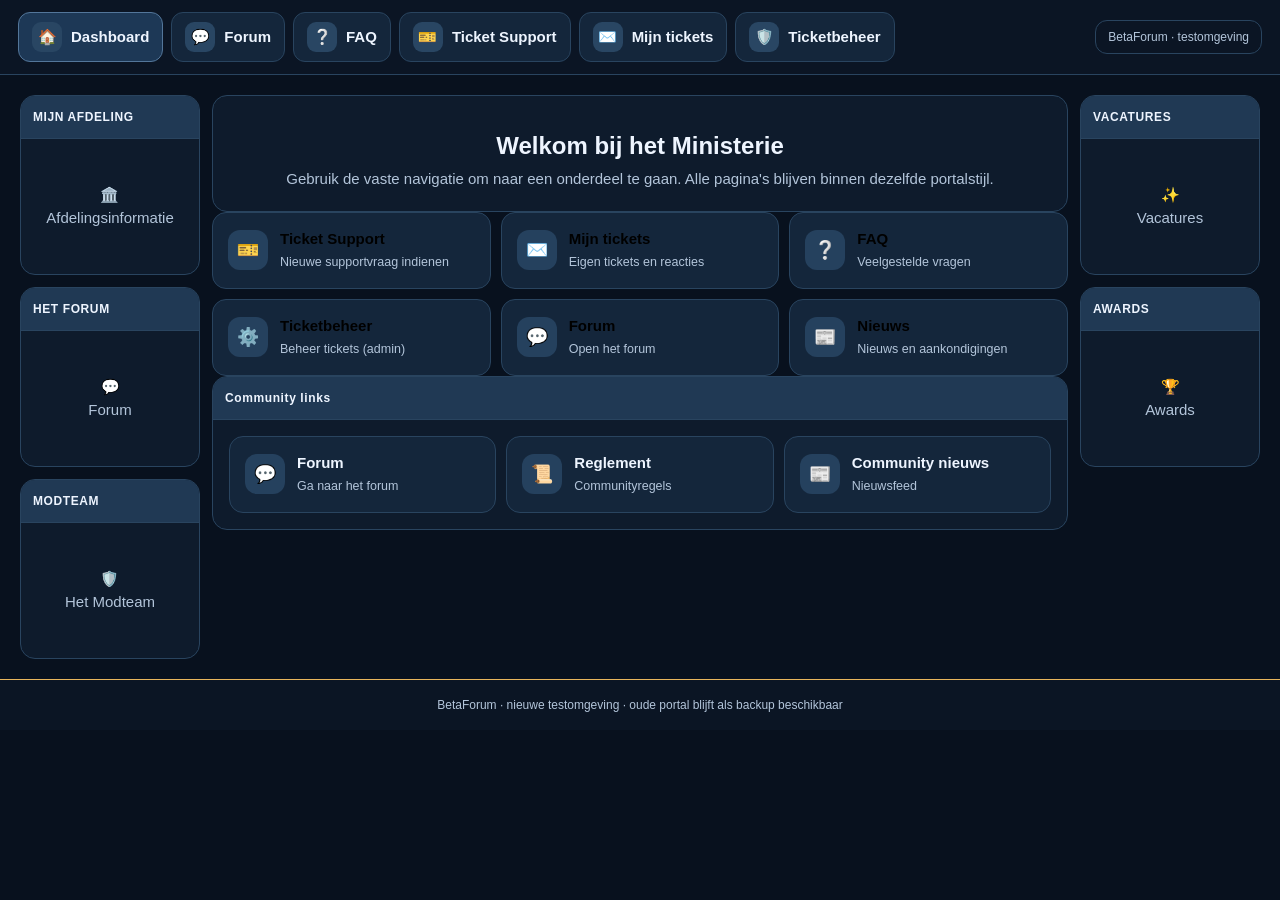
==== betaforum/index.html @ c66166c5 "Create clean BetaForum portal rebuild" ====
<!doctype html>
<html lang="nl">
<head>
<meta charset="utf-8"><meta name="viewport" content="width=device-width,initial-scale=1">
<title>BetaForum · Muggle Ministry</title>
<style>
:root{--bg:#08111e;--panel:#0e1b2c;--card:#14263b;--head:#203954;--line:#29445f;--text:#eef5ff;--muted:#b3c5da;--accent:#e8b65c}
*{box-sizing:border-box}html,body{margin:0;min-height:100%;background:var(--bg);color:var(--text);font:15px/1.5 Inter,"Segoe UI",Arial,sans-serif}button,a{font:inherit}a{color:inherit;text-decoration:none}
.topbar{position:sticky;top:0;z-index:20;display:flex;align-items:center;gap:8px;flex-wrap:wrap;padding:12px 18px;background:#0b1524;border-bottom:1px solid var(--line)}
.navbtn{display:inline-flex;align-items:center;gap:9px;padding:9px 13px;border:1px solid var(--line);border-radius:12px;background:var(--card);color:var(--text);font-weight:700;cursor:pointer}.navbtn:hover,.navbtn.active{background:#1d3856;border-color:#53769a}.navbtn .ico{display:grid;place-items:center;width:30px;height:30px;border-radius:9px;background:#294663}
.account{margin-left:auto;color:var(--muted);font-size:12px;padding:7px 12px;border:1px solid var(--line);border-radius:12px}
.layout{display:grid;grid-template-columns:180px minmax(0,1fr) 180px;gap:12px;max-width:1600px;margin:auto;padding:20px}
.side{display:flex;flex-direction:column;gap:12px}.sidecard,.panel{border:1px solid var(--line);border-radius:15px;background:var(--panel);overflow:hidden}.sidecard h3,.panelhead{margin:0;padding:12px;background:var(--head);border-bottom:1px solid var(--line);font-size:12px;font-weight:900;letter-spacing:.05em}.sidecontent{padding:12px;text-align:center;min-height:135px;display:grid;place-items:center;color:var(--muted)}
.sidecontent img{max-width:100%;max-height:160px;object-fit:contain}.center{min-width:0;display:flex;flex-direction:column;gap:12px}.hero{padding:20px;text-align:center}.hero img{width:min(100%,760px);height:auto;max-height:260px;object-fit:contain}.hero h1{font-size:24px;margin:12px 0 4px}.hero p{margin:0;color:var(--muted)}
.cards{display:grid;grid-template-columns:repeat(3,minmax(0,1fr));gap:10px}.action{display:flex;align-items:center;gap:12px;padding:15px;background:var(--card);border:1px solid var(--line);border-radius:14px;cursor:pointer;text-align:left}.action:hover{border-color:#6088b0;background:#1a314b}.action .ico{flex:0 0 40px;height:40px;display:grid;place-items:center;border-radius:12px;background:#25415e;font-size:18px}.action strong{display:block}.action small{color:var(--muted)}
.panelbody{padding:16px}.content-grid{display:grid;grid-template-columns:repeat(2,minmax(0,1fr));gap:10px}.page-title{margin:0 0 8px;font-size:22px}.muted{color:var(--muted)}.field{display:flex;flex-direction:column;gap:5px;margin:10px 0}.field input,.field textarea,.field select{width:100%;padding:10px;border-radius:9px;border:1px solid var(--line);background:#091522;color:var(--text)}.field textarea{min-height:130px;resize:vertical}.primary{padding:10px 15px;border:1px solid #53769a;border-radius:10px;background:#1d3856;color:white;font-weight:700;cursor:pointer}.footer{padding:16px;text-align:center;border-top:1px solid var(--accent);background:#0b1524;color:var(--muted);font-size:12px}
[hidden]{display:none!important}
@media(max-width:1050px){.layout{grid-template-columns:1fr}.side{display:grid;grid-template-columns:repeat(3,minmax(0,1fr));order:2}.center{order:1}.right{order:3}}
@media(max-width:680px){.topbar{padding:8px;gap:5px}.navbtn{padding:6px 8px;font-size:12px}.navbtn .ico{width:25px;height:25px}.account{margin-left:0}.layout{padding:8px}.cards,.content-grid{grid-template-columns:1fr}.side{grid-template-columns:repeat(2,minmax(0,1fr))}.hero{padding:12px}.hero h1{font-size:20px}}
</style></head>
<body>
<nav class="topbar" aria-label="Hoofdnavigatie">
<button class="navbtn active" data-page="home"><span class="ico">🏠</span>Dashboard</button>
<button class="navbtn" data-page="forum"><span class="ico">💬</span>Forum</button>
<button class="navbtn" data-page="faq"><span class="ico">❔</span>FAQ</button>
<button class="navbtn" data-page="support"><span class="ico">🎫</span>Ticket Support</button>
<button class="navbtn" data-page="tickets"><span class="ico">✉️</span>Mijn tickets</button>
<button class="navbtn" data-page="admin"><span class="ico">🛡️</span>Ticketbeheer</button>
<div class="account" id="account">BetaForum · testomgeving</div>
</nav>
<div class="layout">
<aside class="side left">
<div class="sidecard"><h3>MIJN AFDELING</h3><div class="sidecontent">🏛️<br>Afdelingsinformatie</div></div>
<div class="sidecard"><h3>HET FORUM</h3><div class="sidecontent">💬<br>Forum</div></div>
<div class="sidecard"><h3>MODTEAM</h3><div class="sidecontent">🛡️<br>Het Modteam</div></div>
</aside>
<main class="center">
<section id="page-home" class="page">
<div class="panel hero"><img src="" alt="Muggle Ministry banner" id="banner" hidden><h1>Welkom bij het Ministerie</h1><p>Gebruik de vaste navigatie om naar een onderdeel te gaan. Alle pagina's blijven binnen dezelfde portalstijl.</p></div>
<div class="cards">
<button class="action" data-go="support"><span class="ico">🎫</span><span><strong>Ticket Support</strong><small>Nieuwe supportvraag indienen</small></span></button>
<button class="action" data-go="tickets"><span class="ico">✉️</span><span><strong>Mijn tickets</strong><small>Eigen tickets en reacties</small></span></button>
<button class="action" data-go="faq"><span class="ico">❔</span><span><strong>FAQ</strong><small>Veelgestelde vragen</small></span></button>
<button class="action" data-go="admin"><span class="ico">⚙️</span><span><strong>Ticketbeheer</strong><small>Beheer tickets (admin)</small></span></button>
<button class="action" data-go="forum"><span class="ico">💬</span><span><strong>Forum</strong><small>Open het forum</small></span></button>
<button class="action" data-go="news"><span class="ico">📰</span><span><strong>Nieuws</strong><small>Nieuws en aankondigingen</small></span></button>
</div>
<div class="panel"><div class="panelhead">Community links</div><div class="panelbody cards"><a class="action" href="#" data-external="forum"><span class="ico">💬</span><span><strong>Forum</strong><small>Ga naar het forum</small></span></a><a class="action" href="#"><span class="ico">📜</span><span><strong>Reglement</strong><small>Communityregels</small></span></a><a class="action" data-go="news"><span class="ico">📰</span><span><strong>Community nieuws</strong><small>Nieuwsfeed</small></span></a></div></div>
</section>
<section id="page-forum" class="page" hidden><div class="panel"><div class="panelbody"><h2 class="page-title">Forum</h2><p class="muted">Forumlink wordt gekoppeld in de configuratie.</p><a class="primary" id="forum-link" href="#" target="_blank" rel="noopener">Forum openen</a></div></div></section>
<section id="page-faq" class="page" hidden><div class="panel"><div class="panelbody"><h2 class="page-title">Veelgestelde vragen</h2><div id="faq-list"><p class="muted">FAQ-items worden geladen zodra de nieuwe backend is gekoppeld.</p></div></div></div></section>
<section id="page-support" class="page" hidden><div class="panel"><div class="panelbody"><h2 class="page-title">Ticket Support</h2><p class="muted">Kies een afdeling en beschrijf je vraag. Backendkoppeling volgt in de aparte BetaForum database.</p><form id="ticket-form"><div class="field"><label>Afdeling</label><select name="category" required><option value="">Kies afdeling…</option><option>Forumfouten & Bugs</option><option>Account</option><option>Autorisaties</option><option>Leerlingenkamer</option><option>Forumwinkel & Galjoenen</option><option>Donatiesysteem</option><option>Klachten</option><option>Roep een modje</option><option>Overige Support</option><option>Sorteerhoed</option></select></div><div class="field"><label>Onderwerp</label><input name="subject" maxlength="120" required></div><div class="field"><label>Bericht</label><textarea name="body" maxlength="8000" required></textarea></div><button class="primary" type="submit">Ticket indienen</button></form><p id="support-status" class="muted" aria-live="polite"></p></div></div></section>
<section id="page-tickets" class="page" hidden><div class="panel"><div class="panelbody"><h2 class="page-title">Mijn tickets</h2><p class="muted">Je tickets verschijnen hier na het koppelen van de veilige backend.</p><div id="ticket-list"></div></div></div></section>
<section id="page-admin" class="page" hidden><div class="panel"><div class="panelbody"><h2 class="page-title">Ticketbeheer</h2><p class="muted">Administratieve toegang wordt server-side gecontroleerd. Deze pagina is nog niet verbonden met een database.</p><div id="admin-ticket-list"></div></div></div></section>
<section id="page-news" class="page" hidden><div class="panel"><div class="panelbody"><h2 class="page-title">Nieuws</h2><p class="muted">Nieuws en aankondigingen worden hier geplaatst.</p></div></div></section>
</main>
<aside class="side right"><div class="sidecard"><h3>VACATURES</h3><div class="sidecontent">✨<br>Vacatures</div></div><div class="sidecard"><h3>AWARDS</h3><div class="sidecontent">🏆<br>Awards</div></div></aside>
</div>
<footer class="footer">BetaForum · nieuwe testomgeving · oude portal blijft als backup beschikbaar</footer>
<script>
(function(){
 const pages=["home","forum","faq","support","tickets","admin","news"];
 function show(page){if(!pages.includes(page))page="home";pages.forEach(p=>{const el=document.getElementById("page-"+p);if(el)el.hidden=p!==page;});document.querySelectorAll(".navbtn").forEach(b=>b.classList.toggle("active",b.dataset.page===page));window.scrollTo({top:0,behavior:"instant"});}
 document.querySelectorAll("[data-page]").forEach(b=>b.addEventListener("click",()=>show(b.dataset.page)));
 document.querySelectorAll("[data-go]").forEach(b=>b.addEventListener("click",()=>show(b.dataset.go)));
 document.getElementById("ticket-form").addEventListener("submit",e=>{e.preventDefault();document.getElementById("support-status").textContent="Formulier werkt lokaal. Databasekoppeling wordt in de volgende stap veilig ingericht; ticket is nog niet opgeslagen.";});
 const forumUrl="#";document.getElementById("forum-link").href=forumUrl;document.querySelectorAll('[data-external="forum"]').forEach(a=>a.href=forumUrl);
 show("home");
})();
</script>
</body></html>
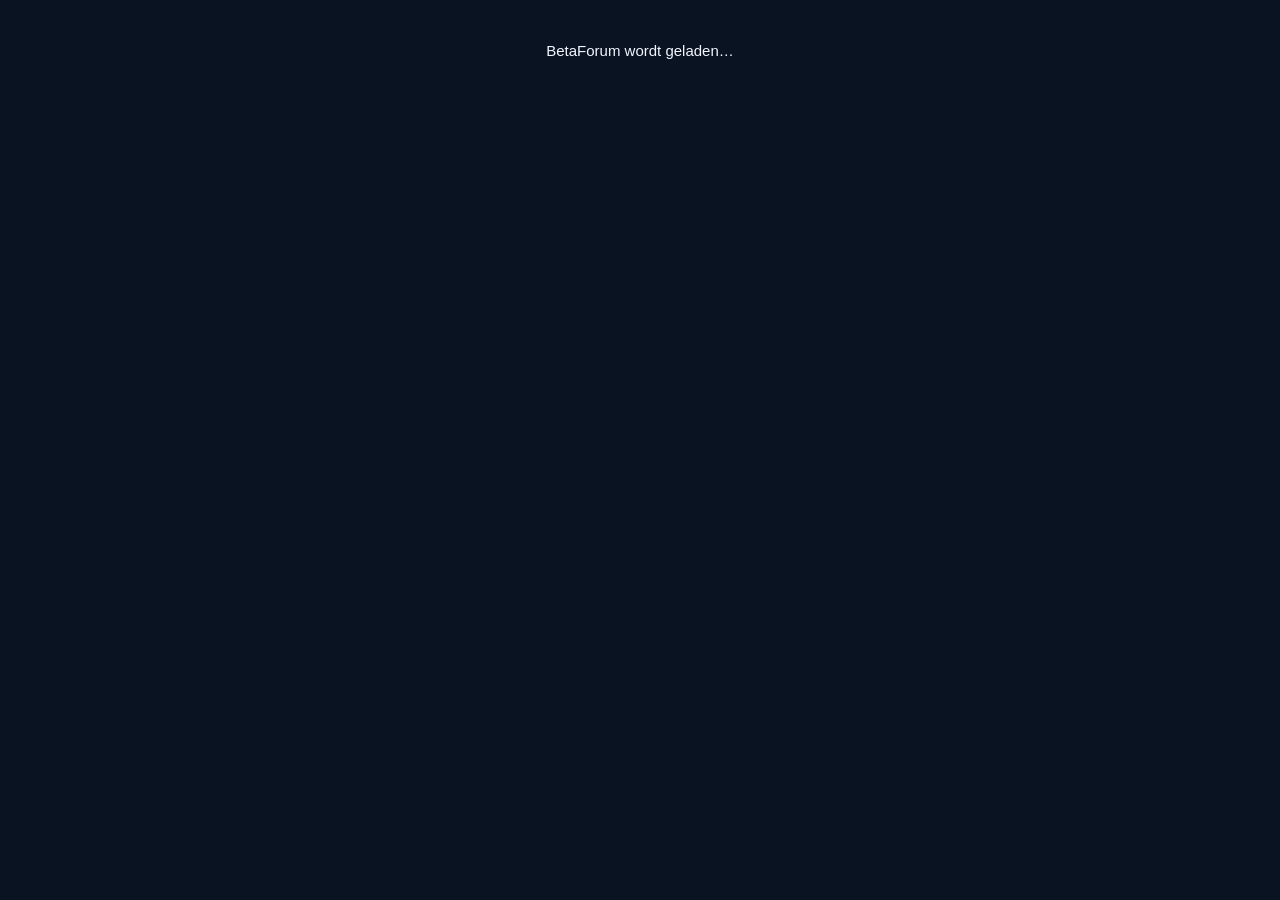
==== commit a2bb22f4: "Replace BetaForum placeholder with rebuilt portal wrapper" ====
--- a/betaforum/index.html
+++ b/betaforum/index.html
@@ -1,71 +1,14 @@
 <!doctype html>
 <html lang="nl">
 <head>
-<meta charset="utf-8"><meta name="viewport" content="width=device-width,initial-scale=1">
-<title>BetaForum · Muggle Ministry</title>
-<style>
-:root{--bg:#08111e;--panel:#0e1b2c;--card:#14263b;--head:#203954;--line:#29445f;--text:#eef5ff;--muted:#b3c5da;--accent:#e8b65c}
-*{box-sizing:border-box}html,body{margin:0;min-height:100%;background:var(--bg);color:var(--text);font:15px/1.5 Inter,"Segoe UI",Arial,sans-serif}button,a{font:inherit}a{color:inherit;text-decoration:none}
-.topbar{position:sticky;top:0;z-index:20;display:flex;align-items:center;gap:8px;flex-wrap:wrap;padding:12px 18px;background:#0b1524;border-bottom:1px solid var(--line)}
-.navbtn{display:inline-flex;align-items:center;gap:9px;padding:9px 13px;border:1px solid var(--line);border-radius:12px;background:var(--card);color:var(--text);font-weight:700;cursor:pointer}.navbtn:hover,.navbtn.active{background:#1d3856;border-color:#53769a}.navbtn .ico{display:grid;place-items:center;width:30px;height:30px;border-radius:9px;background:#294663}
-.account{margin-left:auto;color:var(--muted);font-size:12px;padding:7px 12px;border:1px solid var(--line);border-radius:12px}
-.layout{display:grid;grid-template-columns:180px minmax(0,1fr) 180px;gap:12px;max-width:1600px;margin:auto;padding:20px}
-.side{display:flex;flex-direction:column;gap:12px}.sidecard,.panel{border:1px solid var(--line);border-radius:15px;background:var(--panel);overflow:hidden}.sidecard h3,.panelhead{margin:0;padding:12px;background:var(--head);border-bottom:1px solid var(--line);font-size:12px;font-weight:900;letter-spacing:.05em}.sidecontent{padding:12px;text-align:center;min-height:135px;display:grid;place-items:center;color:var(--muted)}
-.sidecontent img{max-width:100%;max-height:160px;object-fit:contain}.center{min-width:0;display:flex;flex-direction:column;gap:12px}.hero{padding:20px;text-align:center}.hero img{width:min(100%,760px);height:auto;max-height:260px;object-fit:contain}.hero h1{font-size:24px;margin:12px 0 4px}.hero p{margin:0;color:var(--muted)}
-.cards{display:grid;grid-template-columns:repeat(3,minmax(0,1fr));gap:10px}.action{display:flex;align-items:center;gap:12px;padding:15px;background:var(--card);border:1px solid var(--line);border-radius:14px;cursor:pointer;text-align:left}.action:hover{border-color:#6088b0;background:#1a314b}.action .ico{flex:0 0 40px;height:40px;display:grid;place-items:center;border-radius:12px;background:#25415e;font-size:18px}.action strong{display:block}.action small{color:var(--muted)}
-.panelbody{padding:16px}.content-grid{display:grid;grid-template-columns:repeat(2,minmax(0,1fr));gap:10px}.page-title{margin:0 0 8px;font-size:22px}.muted{color:var(--muted)}.field{display:flex;flex-direction:column;gap:5px;margin:10px 0}.field input,.field textarea,.field select{width:100%;padding:10px;border-radius:9px;border:1px solid var(--line);background:#091522;color:var(--text)}.field textarea{min-height:130px;resize:vertical}.primary{padding:10px 15px;border:1px solid #53769a;border-radius:10px;background:#1d3856;color:white;font-weight:700;cursor:pointer}.footer{padding:16px;text-align:center;border-top:1px solid var(--accent);background:#0b1524;color:var(--muted);font-size:12px}
-[hidden]{display:none!important}
-@media(max-width:1050px){.layout{grid-template-columns:1fr}.side{display:grid;grid-template-columns:repeat(3,minmax(0,1fr));order:2}.center{order:1}.right{order:3}}
-@media(max-width:680px){.topbar{padding:8px;gap:5px}.navbtn{padding:6px 8px;font-size:12px}.navbtn .ico{width:25px;height:25px}.account{margin-left:0}.layout{padding:8px}.cards,.content-grid{grid-template-columns:1fr}.side{grid-template-columns:repeat(2,minmax(0,1fr))}.hero{padding:12px}.hero h1{font-size:20px}}
-</style></head>
+<meta charset="utf-8">
+<meta name="viewport" content="width=device-width,initial-scale=1">
+<title>BetaForum</title>
+<style>html,body{margin:0;padding:0;background:#091321}iframe{display:block;width:100%;min-height:100vh;border:0;background:#091321}</style>
+</head>
 <body>
-<nav class="topbar" aria-label="Hoofdnavigatie">
-<button class="navbtn active" data-page="home"><span class="ico">🏠</span>Dashboard</button>
-<button class="navbtn" data-page="forum"><span class="ico">💬</span>Forum</button>
-<button class="navbtn" data-page="faq"><span class="ico">❔</span>FAQ</button>
-<button class="navbtn" data-page="support"><span class="ico">🎫</span>Ticket Support</button>
-<button class="navbtn" data-page="tickets"><span class="ico">✉️</span>Mijn tickets</button>
-<button class="navbtn" data-page="admin"><span class="ico">🛡️</span>Ticketbeheer</button>
-<div class="account" id="account">BetaForum · testomgeving</div>
-</nav>
-<div class="layout">
-<aside class="side left">
-<div class="sidecard"><h3>MIJN AFDELING</h3><div class="sidecontent">🏛️<br>Afdelingsinformatie</div></div>
-<div class="sidecard"><h3>HET FORUM</h3><div class="sidecontent">💬<br>Forum</div></div>
-<div class="sidecard"><h3>MODTEAM</h3><div class="sidecontent">🛡️<br>Het Modteam</div></div>
-</aside>
-<main class="center">
-<section id="page-home" class="page">
-<div class="panel hero"><img src="" alt="Muggle Ministry banner" id="banner" hidden><h1>Welkom bij het Ministerie</h1><p>Gebruik de vaste navigatie om naar een onderdeel te gaan. Alle pagina's blijven binnen dezelfde portalstijl.</p></div>
-<div class="cards">
-<button class="action" data-go="support"><span class="ico">🎫</span><span><strong>Ticket Support</strong><small>Nieuwe supportvraag indienen</small></span></button>
-<button class="action" data-go="tickets"><span class="ico">✉️</span><span><strong>Mijn tickets</strong><small>Eigen tickets en reacties</small></span></button>
-<button class="action" data-go="faq"><span class="ico">❔</span><span><strong>FAQ</strong><small>Veelgestelde vragen</small></span></button>
-<button class="action" data-go="admin"><span class="ico">⚙️</span><span><strong>Ticketbeheer</strong><small>Beheer tickets (admin)</small></span></button>
-<button class="action" data-go="forum"><span class="ico">💬</span><span><strong>Forum</strong><small>Open het forum</small></span></button>
-<button class="action" data-go="news"><span class="ico">📰</span><span><strong>Nieuws</strong><small>Nieuws en aankondigingen</small></span></button>
-</div>
-<div class="panel"><div class="panelhead">Community links</div><div class="panelbody cards"><a class="action" href="#" data-external="forum"><span class="ico">💬</span><span><strong>Forum</strong><small>Ga naar het forum</small></span></a><a class="action" href="#"><span class="ico">📜</span><span><strong>Reglement</strong><small>Communityregels</small></span></a><a class="action" data-go="news"><span class="ico">📰</span><span><strong>Community nieuws</strong><small>Nieuwsfeed</small></span></a></div></div>
-</section>
-<section id="page-forum" class="page" hidden><div class="panel"><div class="panelbody"><h2 class="page-title">Forum</h2><p class="muted">Forumlink wordt gekoppeld in de configuratie.</p><a class="primary" id="forum-link" href="#" target="_blank" rel="noopener">Forum openen</a></div></div></section>
-<section id="page-faq" class="page" hidden><div class="panel"><div class="panelbody"><h2 class="page-title">Veelgestelde vragen</h2><div id="faq-list"><p class="muted">FAQ-items worden geladen zodra de nieuwe backend is gekoppeld.</p></div></div></div></section>
-<section id="page-support" class="page" hidden><div class="panel"><div class="panelbody"><h2 class="page-title">Ticket Support</h2><p class="muted">Kies een afdeling en beschrijf je vraag. Backendkoppeling volgt in de aparte BetaForum database.</p><form id="ticket-form"><div class="field"><label>Afdeling</label><select name="category" required><option value="">Kies afdeling…</option><option>Forumfouten & Bugs</option><option>Account</option><option>Autorisaties</option><option>Leerlingenkamer</option><option>Forumwinkel & Galjoenen</option><option>Donatiesysteem</option><option>Klachten</option><option>Roep een modje</option><option>Overige Support</option><option>Sorteerhoed</option></select></div><div class="field"><label>Onderwerp</label><input name="subject" maxlength="120" required></div><div class="field"><label>Bericht</label><textarea name="body" maxlength="8000" required></textarea></div><button class="primary" type="submit">Ticket indienen</button></form><p id="support-status" class="muted" aria-live="polite"></p></div></div></section>
-<section id="page-tickets" class="page" hidden><div class="panel"><div class="panelbody"><h2 class="page-title">Mijn tickets</h2><p class="muted">Je tickets verschijnen hier na het koppelen van de veilige backend.</p><div id="ticket-list"></div></div></div></section>
-<section id="page-admin" class="page" hidden><div class="panel"><div class="panelbody"><h2 class="page-title">Ticketbeheer</h2><p class="muted">Administratieve toegang wordt server-side gecontroleerd. Deze pagina is nog niet verbonden met een database.</p><div id="admin-ticket-list"></div></div></div></section>
-<section id="page-news" class="page" hidden><div class="panel"><div class="panelbody"><h2 class="page-title">Nieuws</h2><p class="muted">Nieuws en aankondigingen worden hier geplaatst.</p></div></div></section>
-</main>
-<aside class="side right"><div class="sidecard"><h3>VACATURES</h3><div class="sidecontent">✨<br>Vacatures</div></div><div class="sidecard"><h3>AWARDS</h3><div class="sidecontent">🏆<br>Awards</div></div></aside>
-</div>
-<footer class="footer">BetaForum · nieuwe testomgeving · oude portal blijft als backup beschikbaar</footer>
+<iframe id="betaforum" title="BetaForum" src="../portal/betaforum.html"></iframe>
 <script>
-(function(){
- const pages=["home","forum","faq","support","tickets","admin","news"];
- function show(page){if(!pages.includes(page))page="home";pages.forEach(p=>{const el=document.getElementById("page-"+p);if(el)el.hidden=p!==page;});document.querySelectorAll(".navbtn").forEach(b=>b.classList.toggle("active",b.dataset.page===page));window.scrollTo({top:0,behavior:"instant"});}
- document.querySelectorAll("[data-page]").forEach(b=>b.addEventListener("click",()=>show(b.dataset.page)));
- document.querySelectorAll("[data-go]").forEach(b=>b.addEventListener("click",()=>show(b.dataset.go)));
- document.getElementById("ticket-form").addEventListener("submit",e=>{e.preventDefault();document.getElementById("support-status").textContent="Formulier werkt lokaal. Databasekoppeling wordt in de volgende stap veilig ingericht; ticket is nog niet opgeslagen.";});
- const forumUrl="#";document.getElementById("forum-link").href=forumUrl;document.querySelectorAll('[data-external="forum"]').forEach(a=>a.href=forumUrl);
- show("home");
-})();
+(function(){const frame=document.getElementById("betaforum");window.addEventListener("message",function(e){if(e.origin!=="https://slytherin01.github.io"||e.data?.type!=="betaforum-height")return;frame.style.height=Math.max(900,Math.min(12000,Number(e.data.height)||900))+"px";});})();
 </script>
 </body></html>
